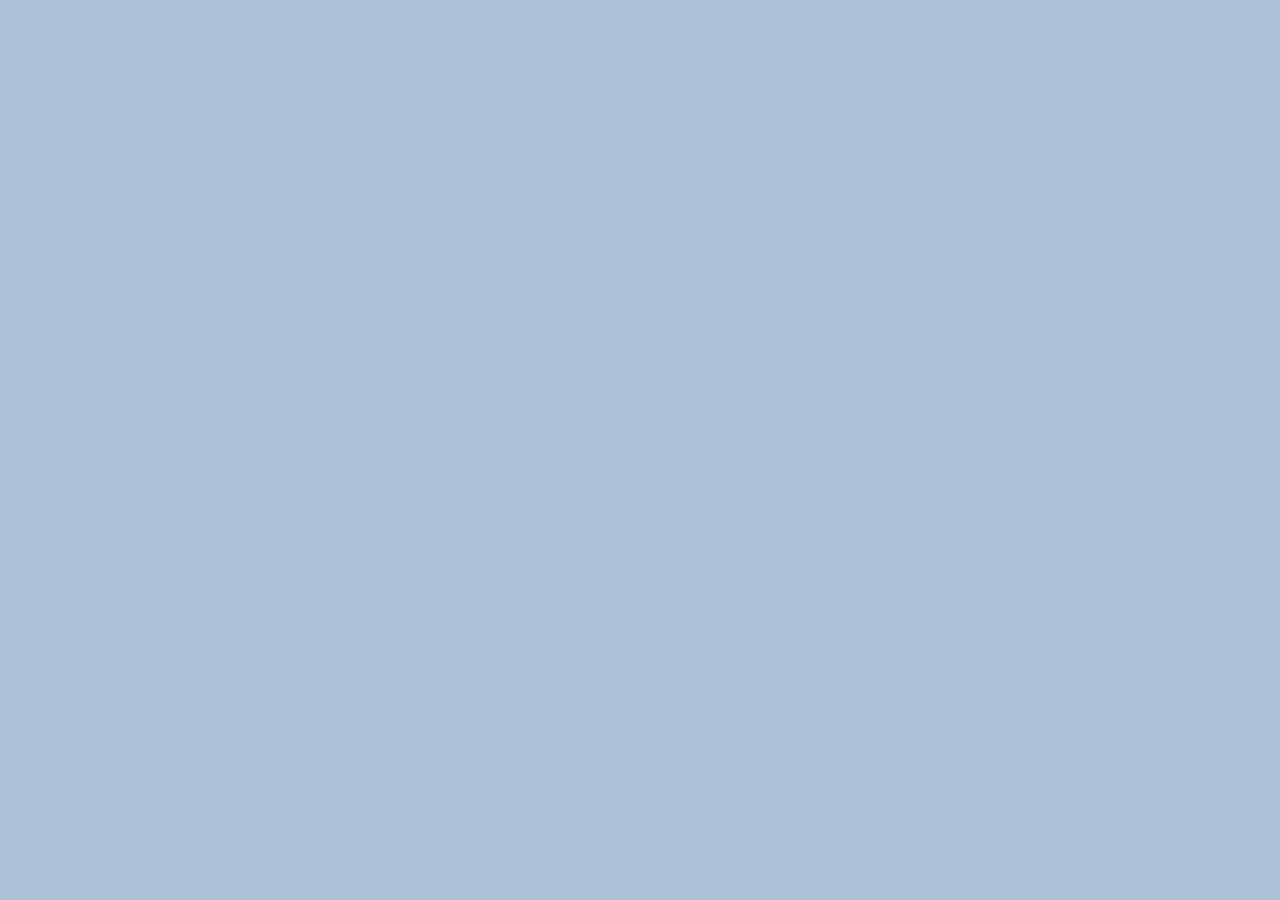
==== Internship Discovery.html @ d6de2334 "Initial Website" ====
<!DOCTYPE html>
<html lang="en">
<head>
    <meta charset="UTF-8">
    <meta name="viewport" content="width=device-width, initial-scale=1.0">
    <title>Internship Discovery</title>
    <link rel="stylesheet" href="style2.css">
</head>
<body>
    
</body>
</html>
---- style2.css ----
body{
   background-color: rgba(98, 138, 177, 0.52)
}
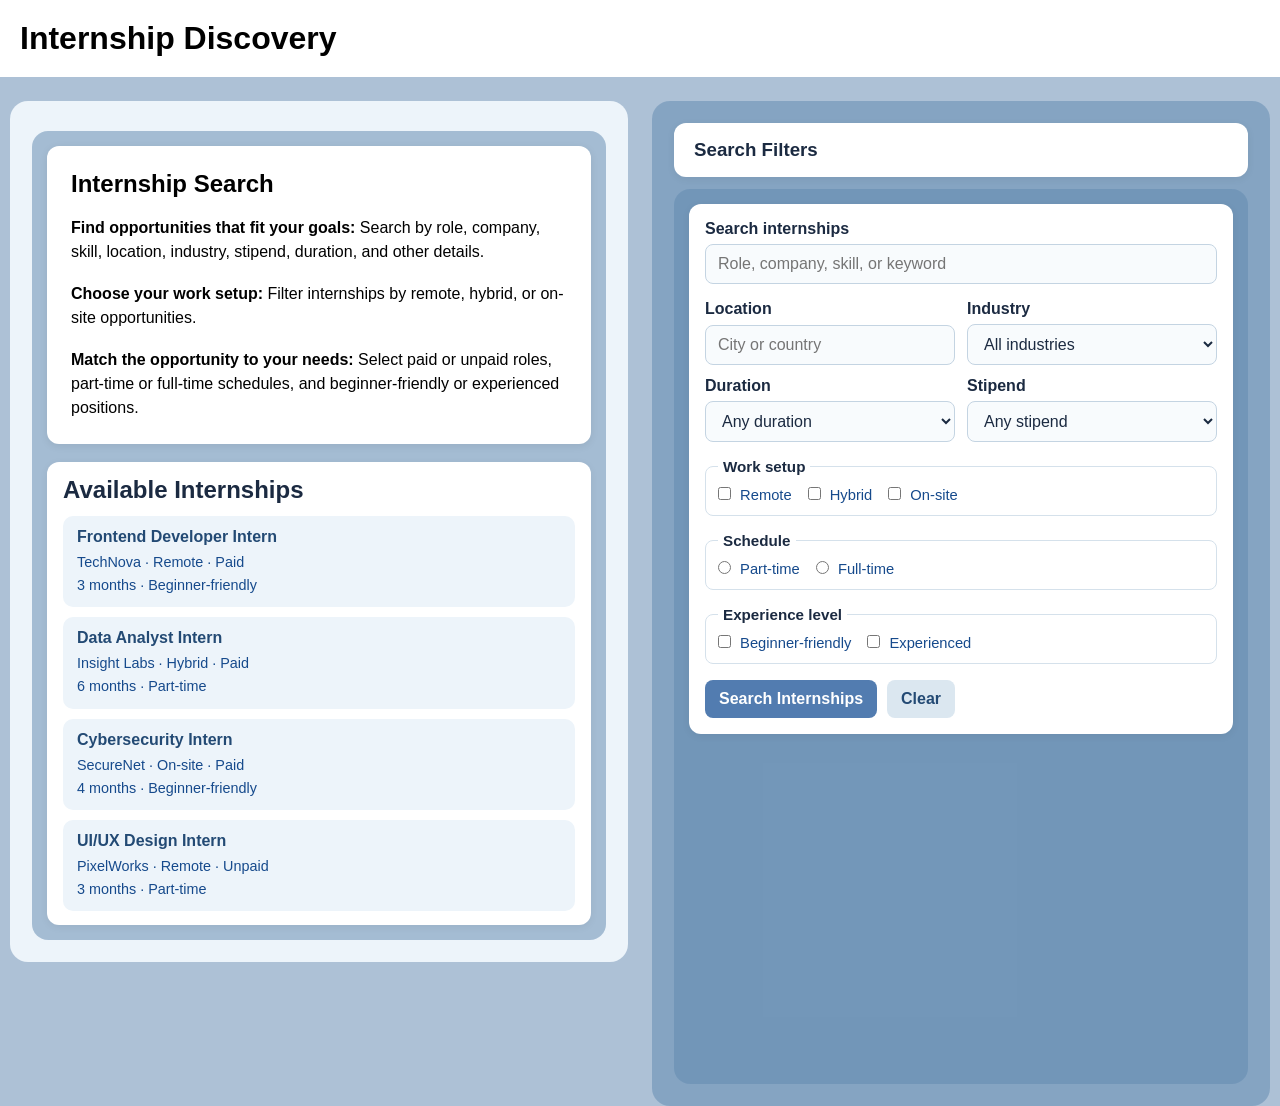
==== commit b7dfd6a6: "updated" ====
--- a/Internship Discovery.html
+++ b/Internship Discovery.html
@@ -7,6 +7,124 @@
     <link rel="stylesheet" href="style2.css">
 </head>
 <body>
-    
+    <main class="main-content">
+        <h1>Internship Discovery</h1>
+    </main>
+
+    <section class="learning-layout">
+        <div class="cards">
+            <div class="cards-content">
+                <div class="card1">
+                    <h1>Internship Search</h1>
+                    <p><strong>Find opportunities that fit your goals:</strong> Search by role, company, skill, location, industry, stipend, duration, and other details.</p>
+                    <p><strong>Choose your work setup:</strong> Filter internships by remote, hybrid, or on-site opportunities.</p>
+                    <p><strong>Match the opportunity to your needs:</strong> Select paid or unpaid roles, part-time or full-time schedules, and beginner-friendly or experienced positions.</p>
+                </div>
+
+                <div class="skill-box available-internships">
+                    <h2>Available Internships</h2>
+                    <div class="internship-list">
+                        <article class="internship-item">
+                            <h3>Frontend Developer Intern</h3>
+                            <p>TechNova &middot; Remote &middot; Paid</p>
+                            <span>3 months &middot; Beginner-friendly</span>
+                        </article>
+                        <article class="internship-item">
+                            <h3>Data Analyst Intern</h3>
+                            <p>Insight Labs &middot; Hybrid &middot; Paid</p>
+                            <span>6 months &middot; Part-time</span>
+                        </article>
+                        <article class="internship-item">
+                            <h3>Cybersecurity Intern</h3>
+                            <p>SecureNet &middot; On-site &middot; Paid</p>
+                            <span>4 months &middot; Beginner-friendly</span>
+                        </article>
+                        <article class="internship-item">
+                            <h3>UI/UX Design Intern</h3>
+                            <p>PixelWorks &middot; Remote &middot; Unpaid</p>
+                            <span>3 months &middot; Part-time</span>
+                        </article>
+                    </div>
+                </div>
+            </div>
+        </div>
+
+        <aside class="resource-content">
+            <div class="resources-header">
+                <h1>Search Filters</h1>
+            </div>
+
+            <div class="resources">
+                <div class="resource-list">
+                    <form class="search-form" action="#" method="get">
+                        <div class="search-field search-keyword">
+                            <label for="internship-search">Search internships</label>
+                            <input id="internship-search" name="search" type="search" placeholder="Role, company, skill, or keyword">
+                        </div>
+
+                        <div class="search-grid">
+                            <div class="search-field">
+                                <label for="location">Location</label>
+                                <input id="location" name="location" type="text" placeholder="City or country">
+                            </div>
+                            <div class="search-field">
+                                <label for="industry">Industry</label>
+                                <select id="industry" name="industry">
+                                    <option value="">All industries</option>
+                                    <option>Technology</option>
+                                    <option>Finance</option>
+                                    <option>Healthcare</option>
+                                    <option>Marketing</option>
+                                    <option>Design</option>
+                                </select>
+                            </div>
+                            <div class="search-field">
+                                <label for="duration">Duration</label>
+                                <select id="duration" name="duration">
+                                    <option value="">Any duration</option>
+                                    <option>1-3 months</option>
+                                    <option>4-6 months</option>
+                                    <option>6+ months</option>
+                                </select>
+                            </div>
+                            <div class="search-field">
+                                <label for="stipend">Stipend</label>
+                                <select id="stipend" name="stipend">
+                                    <option value="">Any stipend</option>
+                                    <option>Paid</option>
+                                    <option>Unpaid</option>
+                                </select>
+                            </div>
+                        </div>
+
+                        <fieldset class="search-options">
+                            <legend>Work setup</legend>
+                            <label><input type="checkbox" name="work_setup" value="remote"> Remote</label>
+                            <label><input type="checkbox" name="work_setup" value="hybrid"> Hybrid</label>
+                            <label><input type="checkbox" name="work_setup" value="onsite"> On-site</label>
+                        </fieldset>
+
+                        <fieldset class="search-options">
+                            <legend>Schedule</legend>
+                            <label><input type="radio" name="schedule" value="part-time"> Part-time</label>
+                            <label><input type="radio" name="schedule" value="full-time"> Full-time</label>
+                        </fieldset>
+
+                        <fieldset class="search-options">
+                            <legend>Experience level</legend>
+                            <label><input type="checkbox" name="experience" value="beginner"> Beginner-friendly</label>
+                            <label><input type="checkbox" name="experience" value="experienced"> Experienced</label>
+                        </fieldset>
+
+                        <div class="search-actions">
+                            <button type="submit">Search Internships</button>
+                            <button type="reset" class="clear-button">Clear</button>
+                        </div>
+                    </form>
+
+                </div>
+            </div>
+        </aside>
+    </section>
 </body>
 </html>
--- a/style2.css
+++ b/style2.css
@@ -1,3 +1,320 @@
-body{
-   background-color: rgba(98, 138, 177, 0.52)
+* {
+   padding: 0;
+   margin: 0;
+   box-sizing: border-box;
+   font-family: 'Segoe UI', Tahoma, Geneva, Verdana, sans-serif;
+}
+
+html {
+   scrollbar-width: none;
+   -ms-overflow-style: none;
+}
+
+html::-webkit-scrollbar {
+   display: none;
+}
+
+body {
+   background-color: rgba(98, 138, 177, 0.52);
+}
+
+.main-content {
+   position: sticky;
+   top: 0;
+   z-index: 10;
+   display: flex;
+   flex-direction: column;
+   padding: 20px;
+   gap: 20px;
+   width: 100%;
+   background: white;
+}
+
+.learning-layout {
+   display: flex;
+   gap: 24px;
+   align-items: flex-start;
+   padding: 0 10px;
+   margin-top: 24px;
+}
+
+.cards {
+   background: #edf4fa;
+   border-radius: 18px;
+   padding: 22px;
+   min-height: 280px;
+   width: 50%;
+   min-width: 0;
+   display: flex;
+   flex-direction: column;
+}
+
+.cards-content {
+   display: flex;
+   flex-direction: column;
+   gap: 18px;
+   margin-top: 8px;
+   background: rgba(98, 138, 177, 0.52);
+   border-radius: 16px;
+   padding: 15px;
+}
+
+.card1 {
+   display: block;
+   padding: 24px;
+   min-height: 180px;
+   color: inherit;
+   background: #ffffff;
+   border-radius: 12px;
+   box-shadow: 0 2px 8px rgba(0, 0, 0, 0.08);
+   width: 100%;
+}
+
+.card1 h1 {
+   margin-bottom: 18px;
+}
+
+.card1 p {
+   margin-bottom: 18px;
+   line-height: 1.5;
+}
+
+.card1 p:last-child {
+   margin-bottom: 0;
+}
+
+.importance-image {
+   width: 100%;
+   border-radius: 12px;
+   overflow: hidden;
+   box-shadow: 0 2px 8px rgba(0, 0, 0, 0.08);
+}
+
+.importance-image img {
+   display: block;
+   width: 100%;
+   height: 260px;
+   object-fit: cover;
+}
+
+.resource-content {
+   background: rgba(98, 138, 177, 0.52);
+   border-radius: 18px;
+   padding: 22px;
+   min-height: 280px;
+   width: 50%;
+   min-width: 0;
+   display: flex;
+   flex-direction: column;
+   height: 1005px;
+   overflow: hidden;
+}
+
+.resources-header {
+   background: #ffffff;
+   border-radius: 12px;
+   padding: 16px 20px;
+   margin-bottom: 12px;
+   box-shadow: 0 2px 8px rgba(0, 0, 0, 0.06);
+}
+
+.resources-header h1 {
+   color: #1b2a41;
+   margin: 0;
+}
+
+.resources {
+   display: flex;
+   flex-direction: column;
+   background: rgba(98, 138, 177, 0.52);
+   border-radius: 16px;
+   padding: 15px;
+   min-height: 280px;
+   height: 100%;
+   flex: 1;
+   overflow: auto;
+}
+
+.resource-list {
+   display: grid;
+   gap: 16px;
+}
+
+.search-form {
+   background: #ffffff;
+   border-radius: 12px;
+   padding: 16px;
+   box-shadow: 0 2px 8px rgba(0, 0, 0, 0.06);
+   display: grid;
+   gap: 16px;
+}
+
+.search-field {
+   display: grid;
+   gap: 6px;
+}
+
+.search-field label,
+.search-options legend {
+   color: #1b2a41;
+   font-weight: 700;
+}
+
+.search-field input,
+.search-field select {
+   width: 100%;
+   border: 1px solid #c4d4e2;
+   border-radius: 8px;
+   padding: 10px 12px;
+   color: #1b2a41;
+   background: #f8fbfd;
+   font: inherit;
+}
+
+.search-field input:focus,
+.search-field select:focus {
+   outline: 2px solid #527cb0;
+   outline-offset: 1px;
+}
+
+.search-grid {
+   display: grid;
+   grid-template-columns: repeat(2, minmax(0, 1fr));
+   gap: 12px;
+}
+
+.search-options {
+   border: 1px solid #d5e1eb;
+   border-radius: 8px;
+   padding: 12px;
+   display: flex;
+   flex-wrap: wrap;
+   gap: 10px 16px;
+}
+
+.search-options legend {
+   padding: 0 5px;
+   font-size: 0.95rem;
+}
+
+.search-options label {
+   color: #164a8c;
+   font-size: 0.92rem;
+}
+
+.search-options input {
+   accent-color: #527cb0;
+   margin-right: 5px;
+}
+
+.search-actions {
+   display: flex;
+   gap: 10px;
+}
+
+.search-actions button {
+   border: 0;
+   border-radius: 8px;
+   padding: 10px 14px;
+   background: #527cb0;
+   color: #ffffff;
+   font: inherit;
+   font-weight: 700;
+   cursor: pointer;
+}
+
+.search-actions button:hover,
+.search-actions button:focus {
+   background: #234a74;
+}
+
+.search-actions .clear-button {
+   background: #dbe7f0;
+   color: #234a74;
+}
+
+.skill-box {
+   background: #ffffff;
+   border-radius: 12px;
+   padding: 14px 16px;
+   box-shadow: 0 2px 8px rgba(0, 0, 0, 0.06);
+}
+
+.skill-box h2 {
+   margin-bottom: 12px;
+   color: #1b2a41;
+}
+
+.difficulty-box {
+   background: #edf4fa;
+   border-radius: 10px;
+   padding: 12px 14px;
+   margin-bottom: 10px;
+}
+
+.difficulty-box h3 {
+   font-size: 1rem;
+   margin-bottom: 8px;
+   color: #234a74;
+}
+
+.difficulty-box ul {
+   list-style: none;
+   padding-left: 0;
+   display: grid;
+   gap: 6px;
+}
+
+.difficulty-box li {
+   color: #164a8c;
+   font-weight: 600;
+}
+
+.internship-list {
+   display: grid;
+   gap: 10px;
+}
+
+.internship-item {
+   background: #edf4fa;
+   border-radius: 10px;
+   padding: 12px 14px;
+}
+
+.internship-item h3 {
+   color: #234a74;
+   font-size: 1rem;
+   margin-bottom: 6px;
+}
+
+.internship-item p,
+.internship-item span {
+   color: #164a8c;
+   font-size: 0.9rem;
+   line-height: 1.4;
+}
+
+.internship-item span {
+   display: block;
+   margin-top: 3px;
+}
+
+@media (max-width: 800px) {
+   .learning-layout {
+      flex-direction: column;
+   }
+
+   .cards,
+   .resource-content {
+      width: 100%;
+   }
+
+   .resource-content {
+      height: auto;
+      max-height: none;
+   }
+
+   .search-grid {
+      grid-template-columns: 1fr;
+   }
 }
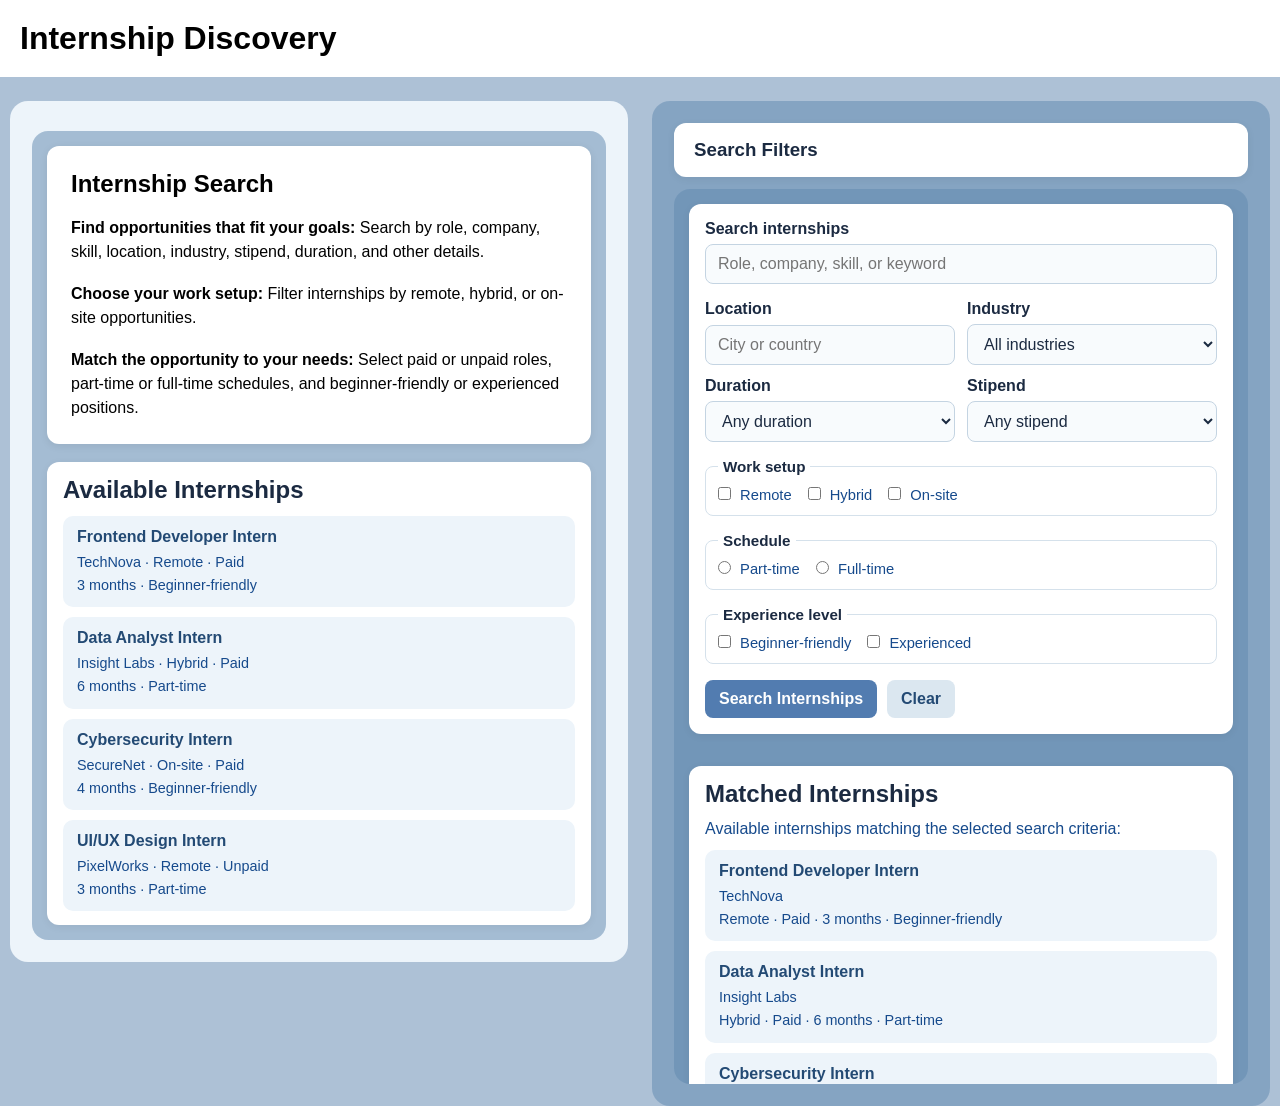
==== commit 85e9863c: "Final" ====
--- a/Internship Discovery.html
+++ b/Internship Discovery.html
@@ -101,7 +101,7 @@
                             <legend>Work setup</legend>
                             <label><input type="checkbox" name="work_setup" value="remote"> Remote</label>
                             <label><input type="checkbox" name="work_setup" value="hybrid"> Hybrid</label>
-                            <label><input type="checkbox" name="work_setup" value="onsite"> On-site</label>
+                            <label><input type="checkbox" name="work_setup" value="on-site"> On-site</label>
                         </fieldset>
 
                         <fieldset class="search-options">
@@ -122,9 +122,36 @@
                         </div>
                     </form>
 
+                    <section class="skill-box matched-internships" aria-live="polite">
+                        <h2>Matched Internships</h2>
+                        <p class="results-summary">Available internships matching the selected search criteria:</p>
+                        <div class="internship-list">
+                            <article class="internship-item">
+                                <h3>Frontend Developer Intern</h3>
+                                <p>TechNova</p>
+                                <span>Remote · Paid · 3 months · Beginner-friendly</span>
+                            </article>
+                            <article class="internship-item">
+                                <h3>Data Analyst Intern</h3>
+                                <p>Insight Labs</p>
+                                <span>Hybrid · Paid · 6 months · Part-time</span>
+                            </article>
+                            <article class="internship-item">
+                                <h3>Cybersecurity Intern</h3>
+                                <p>SecureNet</p>
+                                <span>On-site · Paid · 4 months · Beginner-friendly</span>
+                            </article>
+                            <article class="internship-item">
+                                <h3>UI/UX Design Intern</h3>
+                                <p>PixelWorks</p>
+                                <span>Remote · Unpaid · 3 months · Part-time</span>
+                            </article>
+                        </div>
+                    </section>
                 </div>
             </div>
         </aside>
     </section>
+
 </body>
 </html>
--- a/style2.css
+++ b/style2.css
@@ -299,6 +299,15 @@
    margin-top: 3px;
 }
 
+.matched-internships {
+   margin-top: 16px;
+}
+
+.results-summary {
+   color: #164a8c;
+   margin-bottom: 12px;
+}
+
 @media (max-width: 800px) {
    .learning-layout {
       flex-direction: column;
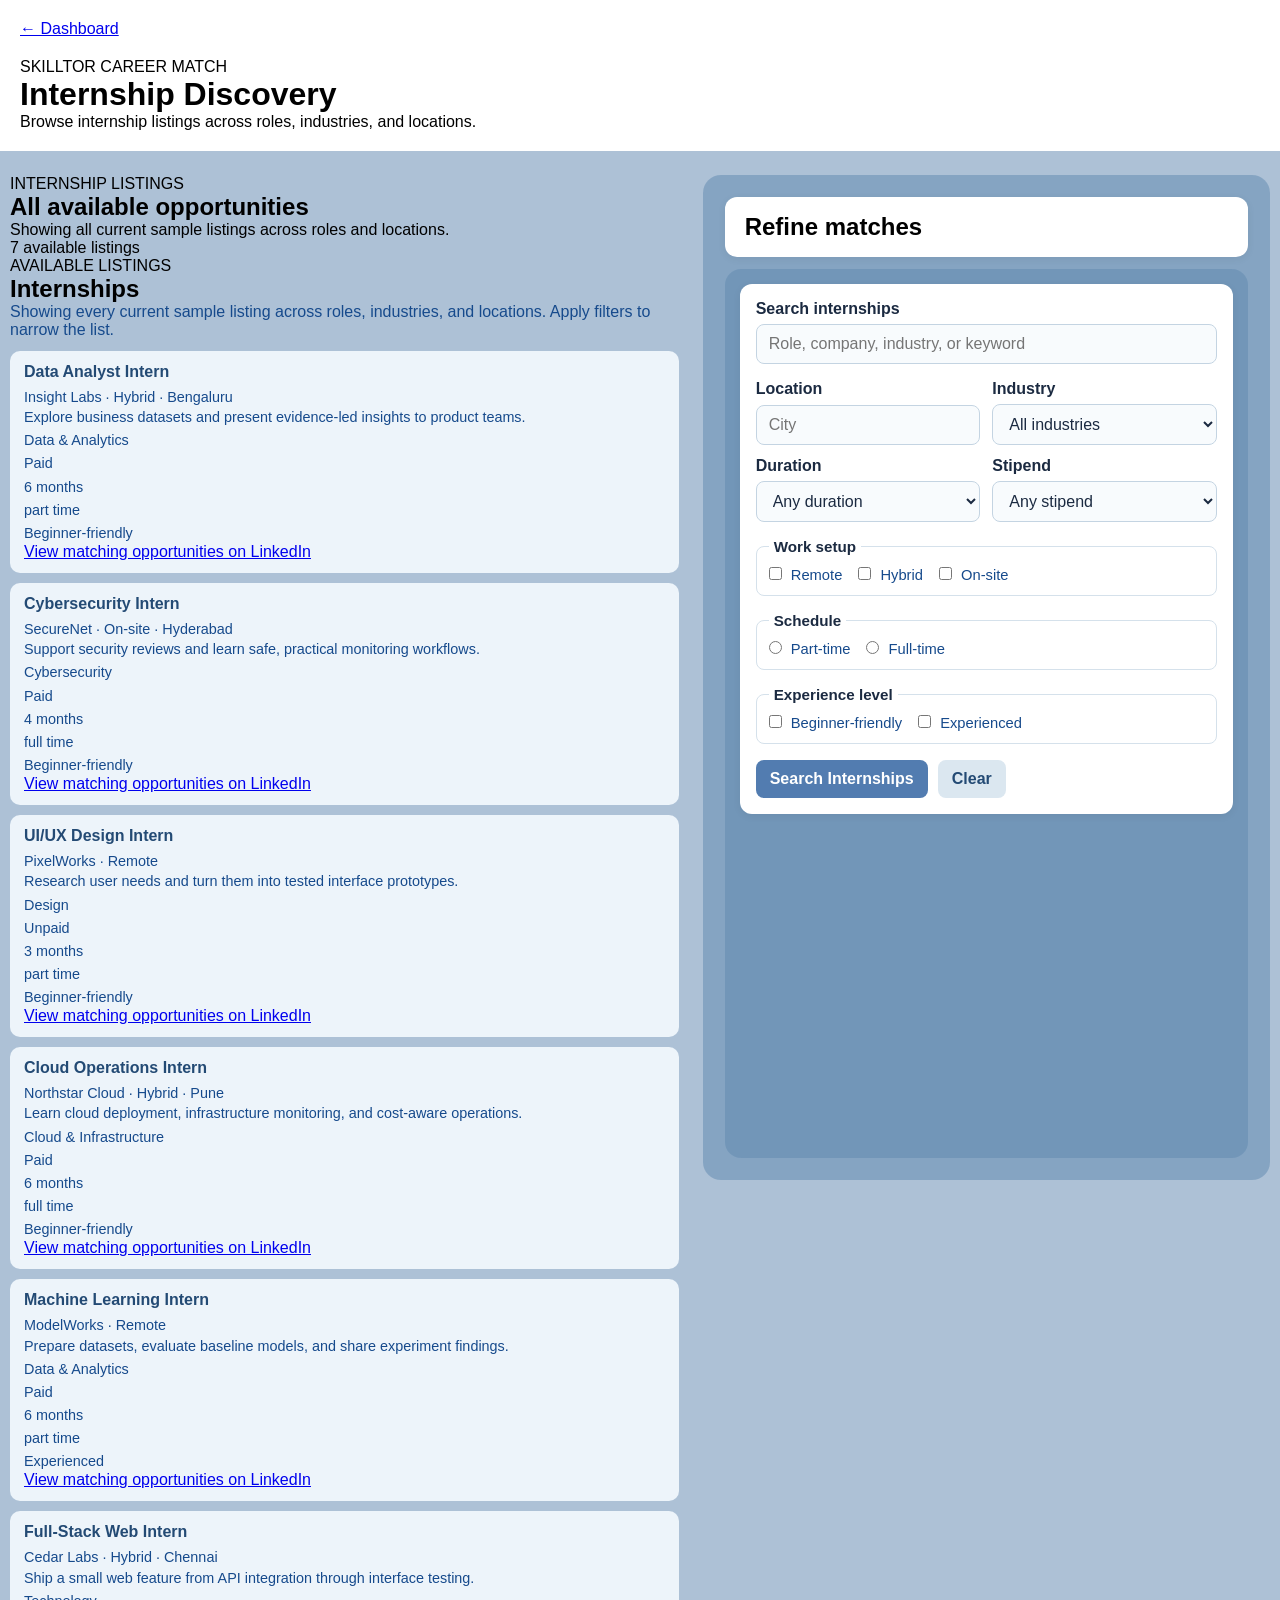
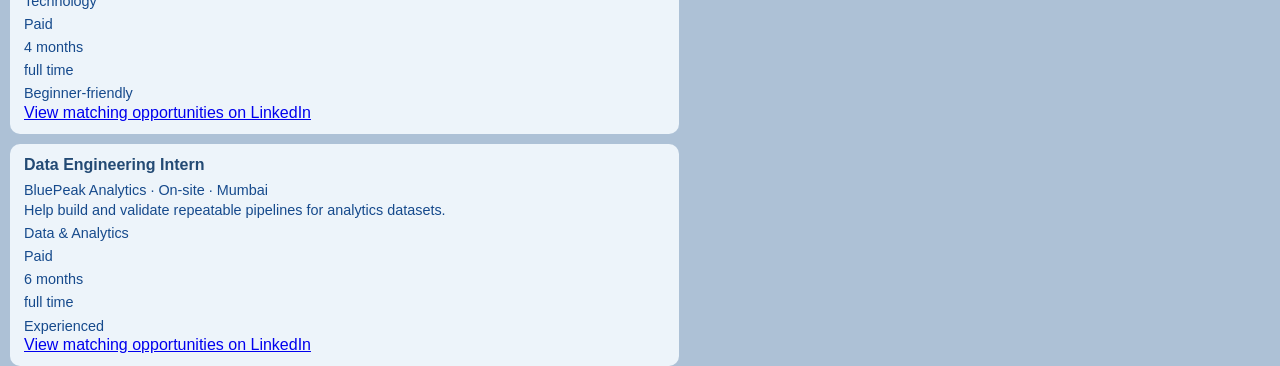
==== commit 4f7f07a3: "Initial commit" ====
--- a/Internship Discovery.html
+++ b/Internship Discovery.html
@@ -5,77 +5,69 @@
     <meta name="viewport" content="width=device-width, initial-scale=1.0">
     <title>Internship Discovery</title>
     <link rel="stylesheet" href="style2.css">
+    <script src="internship-discovery.js" defer></script>
 </head>
 <body>
-    <main class="main-content">
-        <h1>Internship Discovery</h1>
+    <main class="main-content internship-header">
+        <a class="internship-back" href="index.html">&larr; Dashboard</a>
+        <div>
+            <p class="internship-eyebrow">SKILLTOR CAREER MATCH</p>
+            <h1>Internship Discovery</h1>
+            <p>Browse internship listings across roles, industries, and locations.</p>
+        </div>
     </main>
 
     <section class="learning-layout">
-        <div class="cards">
-            <div class="cards-content">
-                <div class="card1">
-                    <h1>Internship Search</h1>
-                    <p><strong>Find opportunities that fit your goals:</strong> Search by role, company, skill, location, industry, stipend, duration, and other details.</p>
-                    <p><strong>Choose your work setup:</strong> Filter internships by remote, hybrid, or on-site opportunities.</p>
-                    <p><strong>Match the opportunity to your needs:</strong> Select paid or unpaid roles, part-time or full-time schedules, and beginner-friendly or experienced positions.</p>
+        <div class="discovery-main">
+            <section class="personalization-strip" aria-labelledby="recommendation-context-title">
+                <div>
+                    <p class="internship-eyebrow">INTERNSHIP LISTINGS</p>
+                    <h2 id="recommendation-context-title">All available opportunities</h2>
+                    <p id="profile-summary">Showing all current sample listings across roles and locations.</p>
                 </div>
+                <span id="results-count" class="results-count"></span>
+            </section>
 
-                <div class="skill-box available-internships">
-                    <h2>Available Internships</h2>
-                    <div class="internship-list">
-                        <article class="internship-item">
-                            <h3>Frontend Developer Intern</h3>
-                            <p>TechNova &middot; Remote &middot; Paid</p>
-                            <span>3 months &middot; Beginner-friendly</span>
-                        </article>
-                        <article class="internship-item">
-                            <h3>Data Analyst Intern</h3>
-                            <p>Insight Labs &middot; Hybrid &middot; Paid</p>
-                            <span>6 months &middot; Part-time</span>
-                        </article>
-                        <article class="internship-item">
-                            <h3>Cybersecurity Intern</h3>
-                            <p>SecureNet &middot; On-site &middot; Paid</p>
-                            <span>4 months &middot; Beginner-friendly</span>
-                        </article>
-                        <article class="internship-item">
-                            <h3>UI/UX Design Intern</h3>
-                            <p>PixelWorks &middot; Remote &middot; Unpaid</p>
-                            <span>3 months &middot; Part-time</span>
-                        </article>
+            <section class="results-panel internship-results" aria-live="polite" aria-labelledby="recommendations-heading">
+                <div class="internship-results-heading">
+                    <div>
+                        <p class="internship-eyebrow">AVAILABLE LISTINGS</p>
+                        <h2 id="recommendations-heading">Internships</h2>
                     </div>
                 </div>
-            </div>
+                <p class="results-summary" id="results-summary">Showing every sample listing. Choose filters and press Search Internships to narrow the list.</p>
+                <div class="internship-list" id="internship-results"></div>
+                <p class="no-results" id="no-results" hidden>No internships match those filters. Try widening your search.</p>
+            </section>
         </div>
 
         <aside class="resource-content">
             <div class="resources-header">
-                <h1>Search Filters</h1>
+                <h2>Refine matches</h2>
             </div>
 
             <div class="resources">
                 <div class="resource-list">
-                    <form class="search-form" action="#" method="get">
+                    <form class="search-form" id="internship-filters">
                         <div class="search-field search-keyword">
                             <label for="internship-search">Search internships</label>
-                            <input id="internship-search" name="search" type="search" placeholder="Role, company, skill, or keyword">
+                            <input id="internship-search" name="search" type="search" placeholder="Role, company, industry, or keyword">
                         </div>
 
                         <div class="search-grid">
                             <div class="search-field">
                                 <label for="location">Location</label>
-                                <input id="location" name="location" type="text" placeholder="City or country">
+                                <input id="location" name="location" type="text" placeholder="City">
                             </div>
                             <div class="search-field">
                                 <label for="industry">Industry</label>
                                 <select id="industry" name="industry">
                                     <option value="">All industries</option>
                                     <option>Technology</option>
-                                    <option>Finance</option>
-                                    <option>Healthcare</option>
-                                    <option>Marketing</option>
+                                    <option>Data &amp; Analytics</option>
+                                    <option>Cybersecurity</option>
                                     <option>Design</option>
+                                    <option>Cloud &amp; Infrastructure</option>
                                 </select>
                             </div>
                             <div class="search-field">
@@ -122,32 +114,6 @@
                         </div>
                     </form>
 
-                    <section class="skill-box matched-internships" aria-live="polite">
-                        <h2>Matched Internships</h2>
-                        <p class="results-summary">Available internships matching the selected search criteria:</p>
-                        <div class="internship-list">
-                            <article class="internship-item">
-                                <h3>Frontend Developer Intern</h3>
-                                <p>TechNova</p>
-                                <span>Remote · Paid · 3 months · Beginner-friendly</span>
-                            </article>
-                            <article class="internship-item">
-                                <h3>Data Analyst Intern</h3>
-                                <p>Insight Labs</p>
-                                <span>Hybrid · Paid · 6 months · Part-time</span>
-                            </article>
-                            <article class="internship-item">
-                                <h3>Cybersecurity Intern</h3>
-                                <p>SecureNet</p>
-                                <span>On-site · Paid · 4 months · Beginner-friendly</span>
-                            </article>
-                            <article class="internship-item">
-                                <h3>UI/UX Design Intern</h3>
-                                <p>PixelWorks</p>
-                                <span>Remote · Unpaid · 3 months · Part-time</span>
-                            </article>
-                        </div>
-                    </section>
                 </div>
             </div>
         </aside>
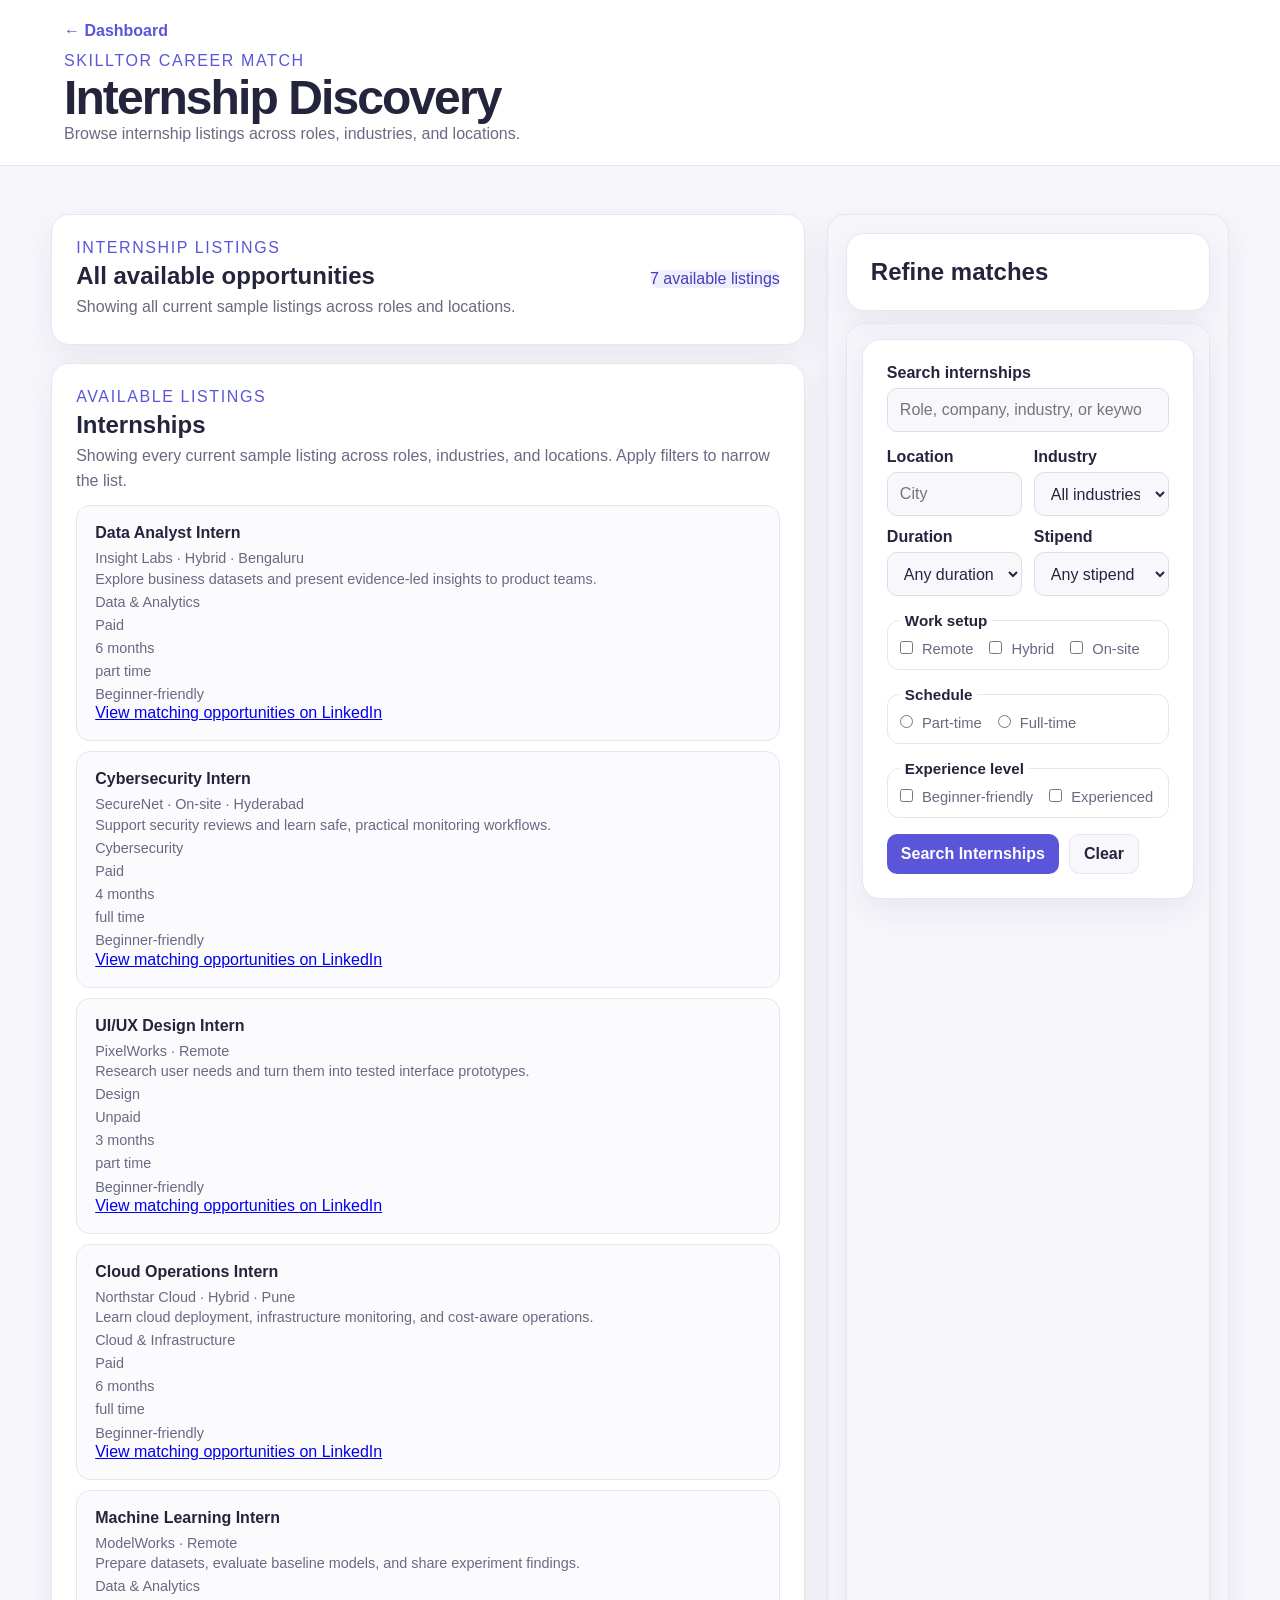
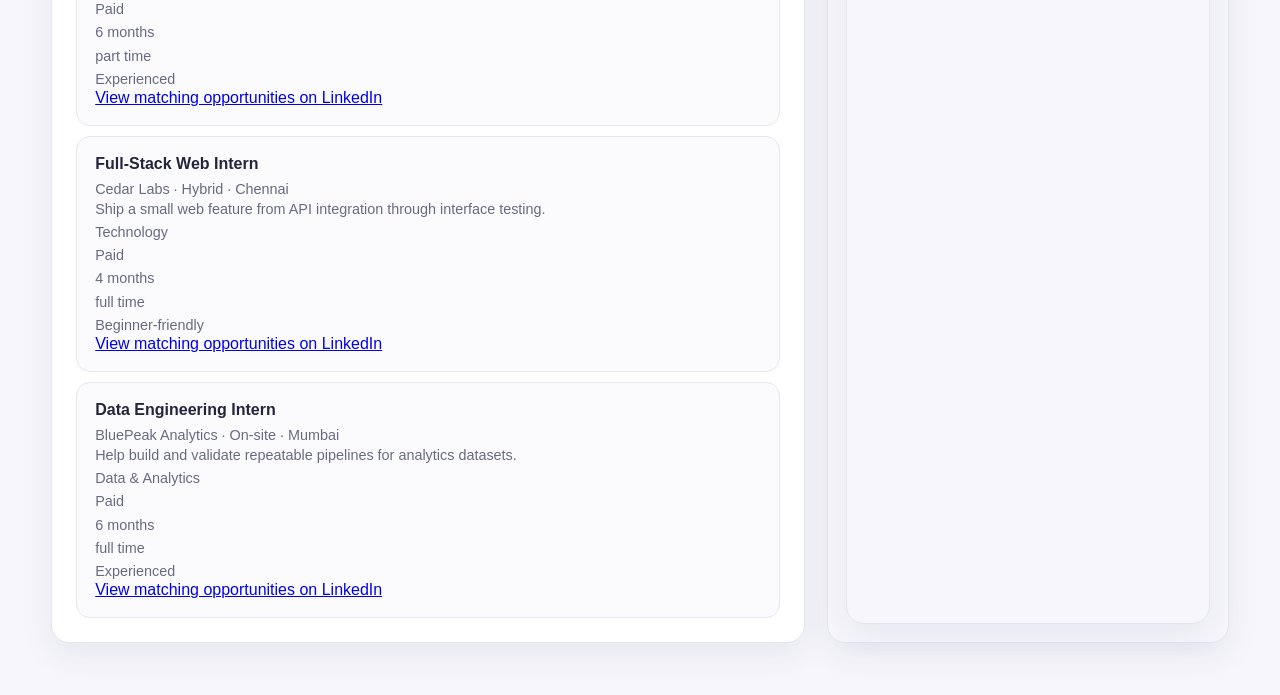
==== commit b02f880c: "updtaed layout" ====
--- a/Internship Discovery.html
+++ b/Internship Discovery.html
@@ -5,6 +5,7 @@
     <meta name="viewport" content="width=device-width, initial-scale=1.0">
     <title>Internship Discovery</title>
     <link rel="stylesheet" href="style2.css">
+    <link rel="stylesheet" href="education-theme.css">
     <script src="internship-discovery.js" defer></script>
 </head>
 <body>
@@ -17,7 +18,7 @@
         </div>
     </main>
 
-    <section class="learning-layout">
+    <section class="learning-layout internship-layout">
         <div class="discovery-main">
             <section class="personalization-strip" aria-labelledby="recommendation-context-title">
                 <div>
--- a/education-theme.css
+++ b/education-theme.css
@@ -0,0 +1,992 @@
+:root {
+    color-scheme: light;
+    --ink: #24243d;
+    --muted: #686a82;
+    --paper: #fff;
+    --canvas: #f6f6fb;
+    --line: #e6e5f0;
+    --purple: #5b55d9;
+    --purple-dark: #4540b7;
+    --purple-soft: #efeeff;
+    --shadow: 0 12px 32px rgba(42, 38, 94, 0.07);
+}
+
+* {
+    font-family: Inter, "Segoe UI", Tahoma, sans-serif;
+}
+
+body {
+    color: var(--ink);
+    background: var(--canvas);
+}
+
+html {
+    scrollbar-width: thin;
+    scrollbar-color: #cfcee1 transparent;
+    -ms-overflow-style: auto;
+}
+
+html::-webkit-scrollbar {
+    display: block;
+    width: 8px;
+}
+
+html::-webkit-scrollbar-thumb {
+    border-radius: 999px;
+    background: #cfcee1;
+}
+
+a {
+    transition: color 160ms ease, background-color 160ms ease, transform 160ms ease, box-shadow 160ms ease;
+}
+
+a:focus-visible,
+button:focus-visible,
+input:focus-visible,
+select:focus-visible {
+    outline: 3px solid rgba(91, 85, 217, 0.34);
+    outline-offset: 3px;
+}
+
+.site-nav,
+.workflow-header,
+.profile-header {
+    position: relative;
+    z-index: 5;
+    display: flex;
+    min-height: 76px;
+    align-items: center;
+    justify-content: space-between;
+    gap: 24px;
+    padding: 12px clamp(20px, 5vw, 76px);
+    border-bottom: 1px solid var(--line);
+    background: var(--paper);
+}
+
+.site-brand,
+.brand-name,
+.brand {
+    display: inline-flex;
+    align-items: center;
+    gap: 10px;
+    color: var(--ink);
+    font-size: 1.15rem;
+    font-weight: 800;
+    text-decoration: none;
+}
+
+.brand-mark {
+    display: grid;
+    width: 36px;
+    aspect-ratio: 1;
+    place-items: center;
+    border-radius: 12px;
+    color: white;
+    background: var(--purple);
+    font-weight: 800;
+}
+
+.site-nav nav {
+    display: flex;
+    align-items: center;
+    gap: clamp(12px, 2vw, 28px);
+}
+
+.site-nav nav a,
+.dashboard-link,
+.back-link,
+.nav-back {
+    color: var(--muted);
+    font-size: 0.9rem;
+    font-weight: 650;
+    text-decoration: none;
+}
+
+.site-nav nav a:hover,
+.site-nav nav a[aria-current="page"],
+.dashboard-link:hover,
+.back-link:hover,
+.nav-back:hover {
+    color: var(--purple);
+}
+
+.nav-back,
+.passport-snapshot > a,
+.profile-action,
+.skill-resource a,
+.map-action a,
+.resource-link {
+    color: var(--purple);
+}
+
+.dashboard {
+    min-height: 100vh;
+    background: var(--canvas);
+}
+
+.dashboard::before,
+.dashboard::after {
+    display: none;
+}
+
+.top-header {
+    min-height: 0;
+    gap: 12px;
+    padding: 20px clamp(20px, 4vw, 56px);
+    border-bottom: 1px solid var(--line);
+    background: var(--paper);
+}
+
+.passport-snapshot {
+    width: min(60%, 640px);
+    border: 1px solid #dddcf7;
+    border-left: 4px solid var(--purple);
+    border-radius: 14px;
+    background: linear-gradient(110deg, #f3f2ff 0%, #fafaff 100%);
+}
+
+.passport-snapshot-label,
+.dashboard-eyebrow,
+.card-kicker {
+    color: var(--purple);
+    font-size: 0.7rem;
+    font-weight: 800;
+    letter-spacing: 0.1em;
+}
+
+.passport-snapshot-copy strong,
+.user-name,
+.greeting-title {
+    color: var(--ink);
+}
+
+.user-profile-icon {
+    gap: 12px;
+}
+
+.user-profile-icon .icon {
+    display: grid;
+    width: 42px;
+    aspect-ratio: 1;
+    place-items: center;
+    transform: none;
+    border-radius: 50%;
+    color: var(--purple);
+    background: var(--purple-soft);
+}
+
+.icon svg {
+    width: 28px;
+    height: 28px;
+    margin: 0;
+}
+
+.user-name {
+    font-size: 0.95rem;
+}
+
+.user-name p {
+    margin-top: 3px;
+    color: var(--muted);
+    font-size: 0.72rem;
+    font-weight: 500;
+}
+
+.header-bottom {
+    margin-top: 0;
+}
+
+.user-greeting {
+    display: block;
+}
+
+.user-greeting > svg {
+    display: none;
+}
+
+.greeting {
+    color: var(--muted);
+    font-size: 0.68rem;
+    font-weight: 750;
+    letter-spacing: 0.1em;
+}
+
+.greeting-title {
+    margin-top: 3px;
+    font-size: 1.35rem;
+}
+
+.dashboard-container {
+    grid-template-columns: 236px minmax(0, 1fr);
+    min-height: calc(100vh - 162px);
+}
+
+.sidebar {
+    padding: 28px 18px;
+    background: #29274c;
+}
+
+.sidebar h2 {
+    margin: 0 0 14px 10px;
+    color: #aaa8ce;
+    font-size: 0.68rem;
+    letter-spacing: 0.12em;
+}
+
+.sidebar ul {
+    gap: 5px;
+}
+
+.sidebar li:hover,
+.sidebar li:focus-within {
+    transform: none;
+    box-shadow: none;
+    background: rgba(255, 255, 255, 0.08);
+}
+
+.sidebar a {
+    min-height: 46px;
+    padding: 10px;
+    border-radius: 10px;
+    color: #f5f4ff;
+    font-size: 0.86rem;
+    font-weight: 600;
+}
+
+.sidebar a:hover,
+.sidebar a:focus-visible {
+    color: white;
+    background: rgba(255, 255, 255, 0.1);
+}
+
+.sidebar svg {
+    width: 22px;
+}
+
+.sidebar a span {
+    font-size: 0.86rem;
+}
+
+.dashboard-container .main-content {
+    width: min(100%, 1320px);
+    min-height: 0;
+    margin: 0 auto;
+    padding: clamp(24px, 4vw, 54px);
+    background: transparent;
+}
+
+.dashboard-intro {
+    margin: 0 0 30px;
+}
+
+.dashboard-intro h1 {
+    max-width: 720px;
+    margin: 10px 0 8px;
+    color: var(--ink);
+    font-size: clamp(2rem, 4vw, 3.15rem);
+    letter-spacing: -0.045em;
+    line-height: 1.1;
+}
+
+.dashboard-intro > p:last-child {
+    max-width: 660px;
+    color: var(--muted);
+    font-size: 1rem;
+    line-height: 1.65;
+}
+
+.dashboard .cards {
+    display: grid;
+    grid-template-columns: repeat(2, minmax(0, 1fr));
+    gap: 20px;
+    margin: 0;
+    padding: 0;
+    background: transparent;
+}
+
+.card-row {
+    grid-template-columns: minmax(0, 1fr);
+    grid-template-rows: 1fr 150px;
+    gap: 0;
+    grid-auto-rows: unset;
+    overflow: hidden;
+    border: 1px solid var(--line);
+    border-radius: 20px;
+    background: var(--paper);
+    box-shadow: var(--shadow);
+    transition: transform 180ms ease, box-shadow 180ms ease;
+}
+
+.card-row:hover {
+    transform: translateY(-4px);
+    box-shadow: 0 18px 38px rgba(42, 38, 94, 0.12);
+}
+
+.card {
+    display: flex;
+    height: auto;
+    min-height: 160px;
+    flex-direction: column;
+    justify-content: center;
+    padding: 22px 24px 18px;
+    border-radius: 0;
+    box-shadow: none;
+}
+
+.card:hover,
+.card:focus {
+    transform: none;
+    box-shadow: none;
+}
+
+.card h3 {
+    margin: 8px 0 7px;
+    color: var(--ink);
+    font-size: 1.22rem;
+}
+
+.card p {
+    color: var(--muted);
+    font-size: 0.9rem;
+    line-height: 1.5;
+}
+
+.card-row img {
+    height: 150px;
+    border-radius: 0;
+    box-shadow: none;
+}
+
+.main-content {
+    position: static;
+    z-index: auto;
+    width: auto;
+    margin: 0;
+    padding: clamp(24px, 4vw, 52px);
+    background: transparent;
+}
+
+body > .site-nav + .main-content,
+body > .site-nav ~ .main-content {
+    padding-top: 42px;
+}
+
+.main-content h1,
+.resources-header h1,
+.resources-header h2,
+.resource-intro h2,
+.skill-resource h2,
+.card1 h1,
+.profile-overview h1,
+.panel-heading h2,
+.section-heading h2,
+.page-heading h1 {
+    color: var(--ink);
+}
+
+.main-content h1,
+.page-heading h1 {
+    font-size: clamp(2rem, 4vw, 3rem);
+    letter-spacing: -0.04em;
+}
+
+.page-intro,
+.main-content > p:not(.dashboard-eyebrow),
+.resource-intro p,
+.profile-summary,
+.profile-panel > p {
+    color: var(--muted);
+    line-height: 1.65;
+}
+
+.learning-layout,
+.resource-layout,
+.workflow-shell,
+.profile-layout {
+    max-width: 1400px;
+    margin-right: auto;
+    margin-left: auto;
+}
+
+.learning-layout {
+    gap: 22px;
+    padding: 24px clamp(16px, 4vw, 52px) 52px;
+}
+
+.cards,
+.cards-content,
+.resource-content,
+.resources,
+.resources-header,
+.card1,
+.search-form,
+.skill-box,
+.resource-intro,
+.skill-resource,
+.profile-panel,
+.flow-panel,
+.assessment-panel,
+.results-panel,
+.metric-card,
+.questionnaire,
+.formula-panel {
+    border: 1px solid var(--line);
+    border-radius: 18px;
+    box-shadow: var(--shadow);
+}
+
+.cards,
+.cards-content,
+.resource-content,
+.resources {
+    background: transparent;
+}
+
+.cards,
+.resource-content {
+    padding: 18px;
+}
+
+.cards-content {
+    gap: 14px;
+    padding: 14px;
+}
+
+.card1,
+.search-form,
+.skill-box,
+.resources-header,
+.resource-intro,
+.skill-resource,
+.profile-panel,
+.flow-panel,
+.assessment-panel,
+.results-panel,
+.metric-card {
+    padding: 24px;
+    background: var(--paper);
+}
+
+.card1 h1 {
+    margin: 0 0 16px;
+    font-size: 1.5rem;
+}
+
+.card1 p {
+    color: var(--muted);
+}
+
+.importance-image {
+    border-radius: 18px;
+    box-shadow: var(--shadow);
+}
+
+.resource-content {
+    height: auto;
+    max-height: none;
+    overflow: visible;
+}
+
+.resources {
+    height: auto;
+    overflow: visible;
+}
+
+.skill-box h2,
+.skill-resource h2 {
+    color: var(--ink);
+}
+
+.difficulty-box,
+.resource-grid .skill-resource li,
+.journey-links a,
+.questionnaire,
+.search-field input,
+.search-field select,
+.field input,
+.field select,
+.student-skill-level {
+    border: 1px solid var(--line);
+    border-radius: 10px;
+    background: #f8f8fc;
+}
+
+.difficulty-box {
+    padding: 14px;
+}
+
+.difficulty-box h3,
+.difficulty-box li,
+.difficulty-box li a {
+    color: var(--purple);
+}
+
+.search-field label,
+.search-options legend,
+.field,
+.questionnaire legend {
+    color: var(--ink);
+}
+
+.search-field input,
+.search-field select,
+.field input,
+.field select {
+    min-height: 44px;
+    border-color: #deddea;
+    color: var(--ink);
+}
+
+.search-options {
+    border-color: var(--line);
+    border-radius: 12px;
+}
+
+.search-options label {
+    color: var(--muted);
+}
+
+.search-options input {
+    accent-color: var(--purple);
+}
+
+.search-actions button,
+.add-skill-button,
+.apply-assessment-button {
+    border-radius: 10px;
+    background: var(--purple);
+}
+
+.search-actions button:hover,
+.search-actions button:focus,
+.add-skill-button:hover,
+.apply-assessment-button:hover {
+    background: var(--purple-dark);
+}
+
+.search-actions .clear-button,
+.reset-button {
+    border: 1px solid var(--line);
+    border-radius: 10px;
+    color: var(--ink);
+    background: #f8f8fc;
+}
+
+.internship-header {
+    position: relative;
+    display: grid;
+    grid-template-columns: minmax(0, 1fr) auto;
+    gap: 12px 30px;
+    padding: 22px clamp(20px, 5vw, 68px);
+    border-bottom: 1px solid var(--line);
+    background: var(--paper);
+}
+
+.internship-back {
+    grid-column: 1 / -1;
+    color: var(--purple);
+    font-weight: 700;
+    text-decoration: none;
+}
+
+.internship-eyebrow,
+.eyebrow {
+    color: var(--purple);
+    letter-spacing: 0.1em;
+}
+
+.internship-header p:not(.internship-eyebrow),
+.page-heading p:not(.eyebrow) {
+    color: var(--muted);
+}
+
+.internship-layout {
+    display: grid;
+    grid-template-columns: minmax(0, 1.5fr) minmax(300px, 0.8fr);
+    align-items: start;
+}
+
+.internship-layout > .resource-content {
+    width: 100%;
+    min-width: 0;
+    height: auto;
+    align-self: stretch;
+}
+
+.internship-layout .resources,
+.internship-layout .resource-list,
+.internship-layout .search-form {
+    width: 100%;
+    min-width: 0;
+}
+
+.discovery-main {
+    display: grid;
+    min-width: 0;
+    flex: 1;
+    gap: 18px;
+}
+
+.personalization-strip,
+.internship-results {
+    padding: 24px;
+    border: 1px solid var(--line);
+    border-radius: 18px;
+    background: var(--paper);
+    box-shadow: var(--shadow);
+}
+
+.personalization-strip {
+    display: flex;
+    align-items: center;
+    justify-content: space-between;
+    gap: 18px;
+}
+
+.personalization-strip h2,
+.internship-results h2 {
+    margin: 5px 0;
+    color: var(--ink);
+}
+
+.personalization-strip p:last-child,
+.results-summary {
+    color: var(--muted);
+    line-height: 1.55;
+}
+
+.results-count,
+.result-count,
+.status-label,
+.save-status {
+    border-radius: 999px;
+    color: var(--purple-dark);
+    background: var(--purple-soft);
+}
+
+.internship-item {
+    padding: 18px;
+    border: 1px solid var(--line);
+    border-radius: 14px;
+    background: #fbfbfe;
+}
+
+.internship-item h3 {
+    color: var(--ink);
+}
+
+.internship-item p,
+.internship-item span {
+    color: var(--muted);
+}
+
+.workflow-header {
+    padding-right: clamp(20px, 5vw, 68px);
+    padding-left: clamp(20px, 5vw, 68px);
+}
+
+.workflow-shell {
+    width: min(100% - 40px, 1400px);
+    padding-top: 38px;
+}
+
+.workflow-header .brand {
+    color: var(--ink);
+}
+
+.workflow-stages li {
+    border-left-color: #d7d4f4;
+    border-radius: 10px;
+    background: #f8f8fc;
+}
+
+.workflow-stages li span,
+.metric-card > span,
+.metric-card small,
+.assessment-heading p,
+.scale-key,
+.questionnaire > p,
+.empty-skills,
+.updated-at {
+    color: var(--muted);
+}
+
+.metric-match {
+    border-color: var(--purple);
+    background: var(--purple);
+}
+
+.metric-readiness strong,
+.metric-role strong {
+    color: var(--purple);
+}
+
+.priority-preview {
+    border-bottom-color: var(--line);
+}
+
+.coach-panel {
+    border-color: var(--line);
+    border-radius: 18px;
+    box-shadow: var(--shadow);
+}
+
+.coach-heading h2,
+.coach-message h3,
+.coach-recommendations strong {
+    color: var(--ink);
+}
+
+.coach-heading > div > p:last-child,
+.coach-form-footer > p,
+.coach-message,
+.coach-recommendations span {
+    color: var(--muted);
+}
+
+.coach-badge,
+.coach-avatar {
+    border-color: #dddcf7;
+    color: var(--purple-dark);
+    background: var(--purple-soft);
+}
+
+.coach-form textarea {
+    border-color: #deddea;
+    border-radius: 10px;
+    color: var(--ink);
+    background: #fff;
+}
+
+.coach-form textarea:focus {
+    outline-color: rgba(91, 85, 217, 0.25);
+}
+
+.coach-submit {
+    border-radius: 10px;
+    background: var(--purple);
+}
+
+.coach-submit:hover {
+    background: var(--purple-dark);
+}
+
+.coach-recommendations li {
+    border-radius: 0 10px 10px 0;
+    border-left-color: var(--purple);
+    background: #f8f8fc;
+}
+
+.coach-recommendations a {
+    color: var(--purple);
+}
+
+.readiness-panel {
+    border-color: var(--purple-dark);
+    background: var(--purple-dark);
+}
+
+.skill-group,
+.map-row,
+.learning-step {
+    border-color: var(--line);
+}
+
+.profile-layout {
+    width: min(100% - 40px, 1100px);
+}
+
+.profile-avatar {
+    border: 0;
+    color: var(--purple);
+    background: var(--purple-soft);
+}
+
+.profile-overview .eyebrow {
+    color: var(--purple);
+}
+
+.profile-details div {
+    border-top-color: var(--line);
+}
+
+.profile-details dt,
+.profile-details .empty-value {
+    color: var(--muted);
+}
+
+.journey-links a {
+    border-radius: 12px;
+    color: var(--purple);
+    background: var(--purple-soft);
+}
+
+@media (max-width: 900px) {
+    .dashboard-container {
+        grid-template-columns: 1fr;
+    }
+
+    .sidebar {
+        grid-row: auto;
+        padding: 12px 18px;
+    }
+
+    .sidebar ul {
+        flex-direction: row;
+        flex-wrap: wrap;
+        align-items: center;
+    }
+
+    .sidebar h2 {
+        width: 100%;
+        margin: 0 0 4px;
+    }
+
+    .internship-layout {
+        grid-template-columns: 1fr;
+    }
+
+    .internship-layout .resource-content {
+        width: 100%;
+    }
+
+    .resource-content {
+        width: 100%;
+    }
+}
+
+@media (max-width: 700px) {
+    .site-nav {
+        flex-wrap: wrap;
+    }
+
+    .site-nav nav {
+        order: 3;
+        width: 100%;
+        flex-wrap: wrap;
+        gap: 10px 18px;
+    }
+
+    .site-nav nav a {
+        font-size: 0.82rem;
+    }
+
+    .nav-back {
+        margin-left: auto;
+    }
+
+    .dashboard-container .main-content {
+        padding: 24px 18px 36px;
+    }
+
+    .dashboard .cards,
+    .resource-grid {
+        grid-template-columns: 1fr;
+    }
+
+    .learning-layout {
+        flex-direction: column;
+    }
+
+    .cards,
+    .learning-layout .resource-content {
+        width: 100%;
+    }
+
+    .metrics-grid {
+        grid-template-columns: repeat(2, minmax(0, 1fr));
+    }
+
+    .priority-preview {
+        grid-template-columns: 1fr;
+    }
+
+    .priority-preview ol {
+        grid-template-columns: repeat(2, minmax(0, 1fr));
+    }
+}
+
+@media (max-width: 480px) {
+    .top-header {
+        padding: 16px;
+    }
+
+    .header-top {
+        align-items: flex-start;
+        flex-wrap: wrap;
+    }
+
+    .passport-snapshot {
+        width: 100%;
+    }
+
+    .user-profile-icon {
+        margin-left: auto;
+    }
+
+    .dashboard-container {
+        min-height: 0;
+    }
+
+    .sidebar {
+        overflow-x: auto;
+    }
+
+    .sidebar ul {
+        flex-wrap: nowrap;
+        width: max-content;
+    }
+
+    .sidebar h2 {
+        display: none;
+    }
+
+    .sidebar a {
+        white-space: nowrap;
+    }
+
+    .card-row {
+        grid-template-rows: 1fr 130px;
+    }
+
+    .card-row img {
+        height: 130px;
+    }
+
+    .profile-overview {
+        align-items: flex-start;
+    }
+
+    .profile-overview h1 {
+        font-size: 1.6rem;
+    }
+
+    .profile-details div {
+        grid-template-columns: 1fr;
+        gap: 4px;
+    }
+
+    .metrics-grid {
+        grid-template-columns: 1fr 1fr;
+    }
+
+    .metric-card {
+        padding: 12px;
+    }
+
+    .personalization-strip {
+        align-items: flex-start;
+        flex-direction: column;
+    }
+}
+
+@media (prefers-reduced-motion: reduce) {
+    *,
+    *::before,
+    *::after {
+        scroll-behavior: auto !important;
+        transition-duration: 0.01ms !important;
+        animation-duration: 0.01ms !important;
+        animation-iteration-count: 1 !important;
+    }
+}
